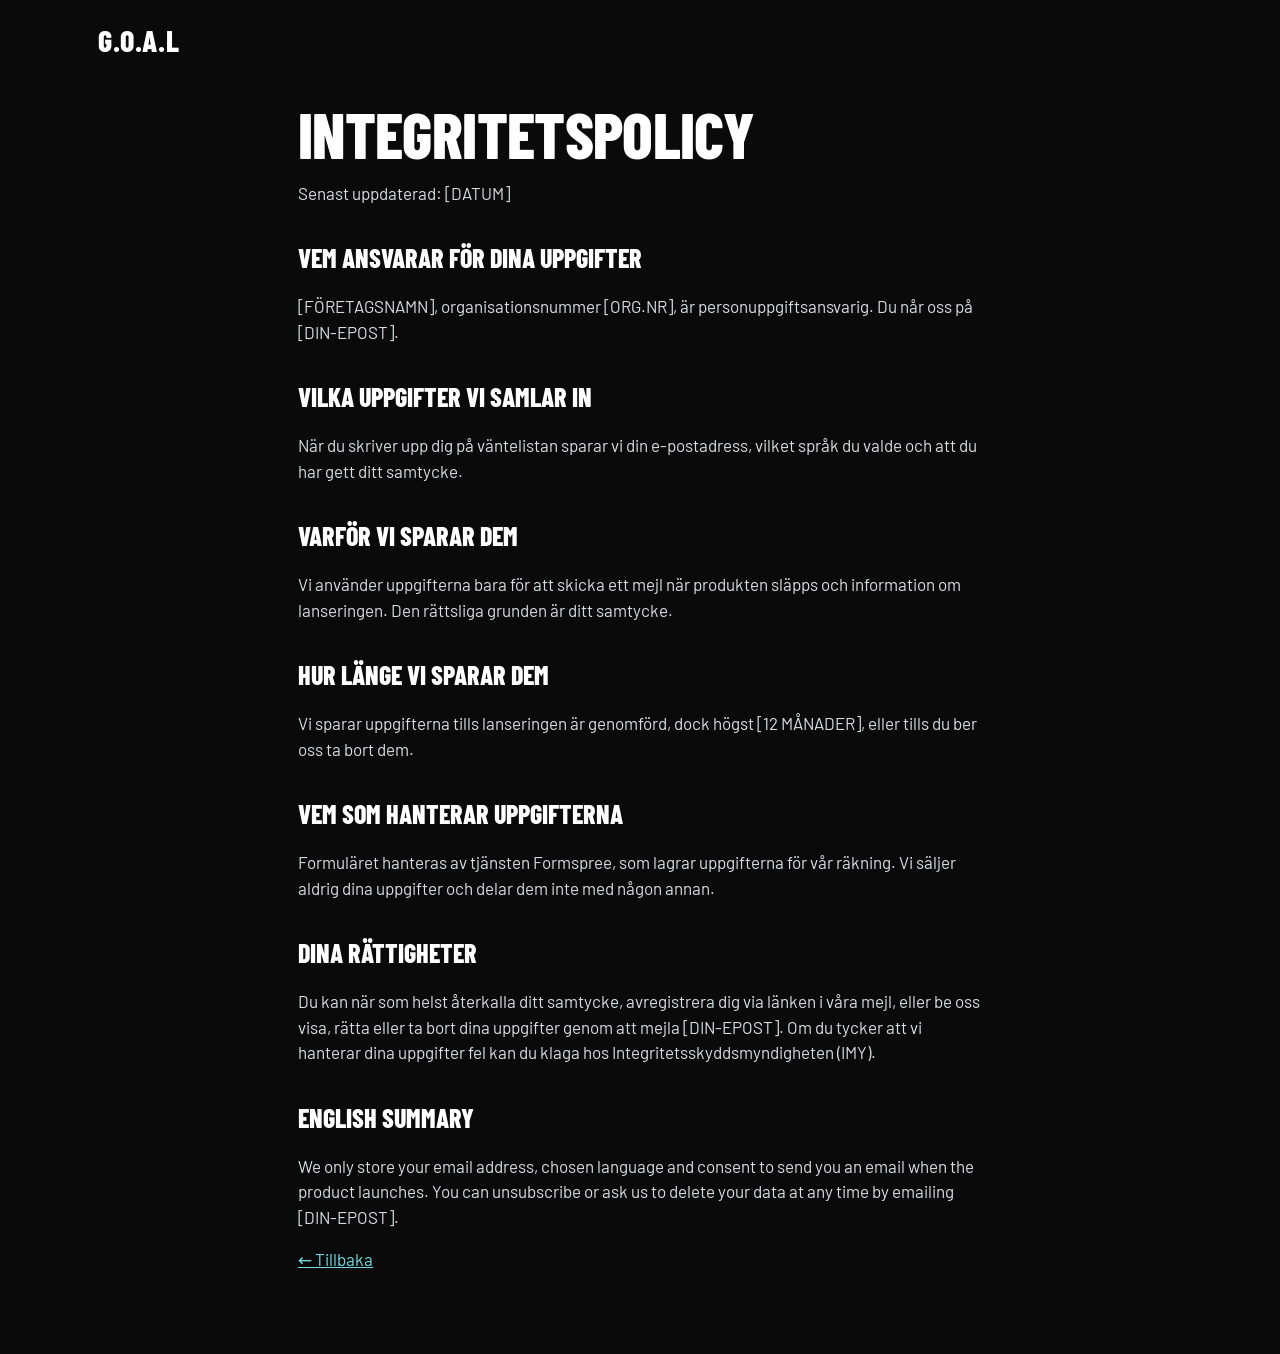
==== integritet.html @ cfe996ed "Lägg till teasersida med väntelista Co-Authored-By: Claude Opus 5.5 <noreply@anthropic.com> Claude-S" ====
<!doctype html>
<html lang="sv">
<head>
  <meta charset="utf-8">
  <meta name="viewport" content="width=device-width, initial-scale=1">
  <title>Integritetspolicy – G.O.A.L</title>
  <meta name="robots" content="noindex">
  <link rel="preconnect" href="https://fonts.googleapis.com">
  <link rel="preconnect" href="https://fonts.gstatic.com" crossorigin>
  <link rel="stylesheet" href="https://fonts.googleapis.com/css2?family=Barlow+Condensed:wght@700;800&family=Barlow:wght@400;500;600&display=swap">
  <link rel="stylesheet" href="style.css">
</head>
<body>
  <header class="top">
    <a class="logo" href="./">G.O.A.L</a>
  </header>
  <main class="page">
    <h1>Integritetspolicy</h1>
    <p>Senast uppdaterad: [DATUM]</p>

    <h2>Vem ansvarar för dina uppgifter</h2>
    <p>[FÖRETAGSNAMN], organisationsnummer [ORG.NR], är personuppgiftsansvarig. Du når oss på [DIN-EPOST].</p>

    <h2>Vilka uppgifter vi samlar in</h2>
    <p>När du skriver upp dig på väntelistan sparar vi din e-postadress, vilket språk du valde och att du har gett ditt samtycke.</p>

    <h2>Varför vi sparar dem</h2>
    <p>Vi använder uppgifterna bara för att skicka ett mejl när produkten släpps och information om lanseringen. Den rättsliga grunden är ditt samtycke.</p>

    <h2>Hur länge vi sparar dem</h2>
    <p>Vi sparar uppgifterna tills lanseringen är genomförd, dock högst [12 MÅNADER], eller tills du ber oss ta bort dem.</p>

    <h2>Vem som hanterar uppgifterna</h2>
    <p>Formuläret hanteras av tjänsten Formspree, som lagrar uppgifterna för vår räkning. Vi säljer aldrig dina uppgifter och delar dem inte med någon annan.</p>

    <h2>Dina rättigheter</h2>
    <p>Du kan när som helst återkalla ditt samtycke, avregistrera dig via länken i våra mejl, eller be oss visa, rätta eller ta bort dina uppgifter genom att mejla [DIN-EPOST]. Om du tycker att vi hanterar dina uppgifter fel kan du klaga hos Integritetsskyddsmyndigheten (IMY).</p>

    <h2>English summary</h2>
    <p>We only store your email address, chosen language and consent to send you an email when the product launches. You can unsubscribe or ask us to delete your data at any time by emailing [DIN-EPOST].</p>

    <p><a href="./">← Tillbaka</a></p>
  </main>
</body>
</html>
---- style.css ----
:root {
  --black: #0A0A0A;
  --surface: #141919;
  --line: #262D2D;
  --white: #FFFFFF;
  --grey: #A3B0B2;
  --turq: #74D9E0;
  --error: #FF8A7A;
  --display: "Barlow Condensed", "Arial Narrow", sans-serif;
  --body: "Barlow", system-ui, -apple-system, "Segoe UI", sans-serif;
  color-scheme: dark;
}

* { box-sizing: border-box; }
html, body { margin: 0; }
body {
  background: var(--black);
  color: var(--white);
  font-family: var(--body);
  font-size: 17px;
  line-height: 1.5;
}
img { max-width: 100%; display: block; }
[hidden] { display: none !important; }
a { color: var(--turq); }
.sr { position: absolute; width: 1px; height: 1px; overflow: hidden; clip: rect(0 0 0 0); white-space: nowrap; }

.top, main, .foot {
  max-width: 1120px;
  margin: 0 auto;
  padding-left: max(18px, env(safe-area-inset-left));
  padding-right: max(18px, env(safe-area-inset-right));
}

/* Header */
.top { display: flex; justify-content: space-between; align-items: center; padding-block: 18px; }
.logo { font-family: var(--display); font-weight: 800; font-size: 30px; letter-spacing: 0.02em; color: var(--white); text-decoration: none; }
.lang { display: flex; border: 1px solid var(--line); border-radius: 99px; overflow: hidden; }
.lang button { background: none; border: 0; color: var(--grey); font: 600 14px/1 var(--body); padding: 12px 14px; cursor: pointer; min-width: 48px; }
.lang button[aria-pressed="true"] { background: var(--turq); color: var(--black); }

/* Hero */
.hero { display: grid; gap: 32px; padding-block: 24px 48px; align-items: center; }
@media (min-width: 860px) { .hero { grid-template-columns: 1.1fr 0.9fr; gap: 56px; padding-block: 48px 72px; } }
.hero-text { display: grid; gap: 20px; min-width: 0; }
.eyebrow { margin: 0; color: var(--turq); font-weight: 600; text-transform: uppercase; letter-spacing: 0.14em; font-size: 14px; }
h1 { margin: 0; font-family: var(--display); font-weight: 800; text-transform: uppercase; font-size: clamp(46px, 11vw, 92px); line-height: 0.92; letter-spacing: -0.01em; text-wrap: balance; }
.lead { margin: 0; color: var(--grey); font-size: 19px; max-width: 34ch; }

.countdown { display: flex; gap: 10px; }
.countdown div { background: var(--surface); border: 1px solid var(--line); border-radius: 12px; padding: 10px 14px; min-width: 76px; text-align: center; }
.countdown span { display: block; font-family: var(--display); font-weight: 800; font-size: 34px; line-height: 1; font-variant-numeric: tabular-nums; }
.countdown small { color: var(--grey); font-size: 13px; text-transform: uppercase; letter-spacing: 0.08em; }

.signup { display: grid; gap: 12px; max-width: 520px; }
.signup-row { display: flex; flex-wrap: wrap; gap: 10px; }
.signup input[type="email"] {
  flex: 1 1 220px; min-width: 0; min-height: 52px; padding: 0 16px;
  background: var(--surface); color: var(--white); border: 1px solid var(--line); border-radius: 10px;
  font: 500 17px var(--body);
}
.signup input[type="email"]::placeholder { color: #6E7A7C; }
.signup button {
  flex: 0 0 auto; min-height: 52px; padding: 0 22px; border: 0; border-radius: 10px;
  background: var(--turq); color: var(--black); font: 700 17px var(--body); cursor: pointer;
}
.signup button:disabled { opacity: 0.6; cursor: wait; }
.consent { display: flex; gap: 10px; align-items: flex-start; font-size: 14px; color: var(--grey); }
.consent input { width: 20px; height: 20px; margin: 2px 0 0; accent-color: var(--turq); flex: none; }
.msg { margin: 0; min-height: 1.5em; font-weight: 600; }
.msg.ok { color: var(--turq); }
.msg.err { color: var(--error); }

.hero-img { margin: 0; position: relative; aspect-ratio: 4 / 5; max-width: 100%; border-radius: 16px; overflow: hidden; background: var(--surface); border: 1px solid var(--line); }
.hero-img img { width: 100%; height: 100%; object-fit: cover; position: relative; z-index: 1; }
.hero-fallback { position: absolute; inset: 0; display: grid; place-items: center; font-family: var(--display); font-weight: 800; font-size: clamp(64px, 16vw, 140px); color: var(--turq); letter-spacing: 0.04em; }

/* Facts */
.facts { display: grid; gap: 12px; padding-block: 8px 48px; }
@media (min-width: 700px) { .facts { grid-template-columns: repeat(3, 1fr); } }
.fact { border-top: 2px solid var(--turq); padding-top: 14px; display: grid; gap: 6px; }
.fact strong { font-family: var(--display); font-weight: 800; font-size: 42px; line-height: 1; }
.fact p { margin: 0; color: var(--grey); }

/* Follow */
.follow { padding-block: 24px 56px; display: grid; gap: 12px; }
.follow h2 { margin: 0; font-family: var(--display); font-weight: 800; text-transform: uppercase; font-size: 40px; line-height: 1; }
.follow p { margin: 0; color: var(--grey); }
.social { display: flex; flex-wrap: wrap; gap: 10px; }
.social a { min-height: 48px; display: inline-flex; align-items: center; padding: 0 20px; border: 1px solid var(--line); border-radius: 99px; color: var(--white); text-decoration: none; font-weight: 600; }
.social a:hover { border-color: var(--turq); }

/* Footer */
.foot { border-top: 1px solid var(--line); padding-block: 24px 40px; color: var(--grey); font-size: 14px; display: grid; gap: 6px; }
.foot p { margin: 0; }

/* Privacy page */
.page { max-width: 720px; margin: 0 auto; padding: 24px max(18px, env(safe-area-inset-right)) 64px max(18px, env(safe-area-inset-left)); }
.page h1 { font-size: clamp(40px, 9vw, 64px); margin-bottom: 16px; }
.page h2 { font-family: var(--display); font-weight: 800; text-transform: uppercase; font-size: 26px; margin: 32px 0 8px; }
.page p, .page li { color: #D5DEDF; }

button:focus-visible, a:focus-visible, input:focus-visible { outline: 3px solid var(--turq); outline-offset: 2px; }
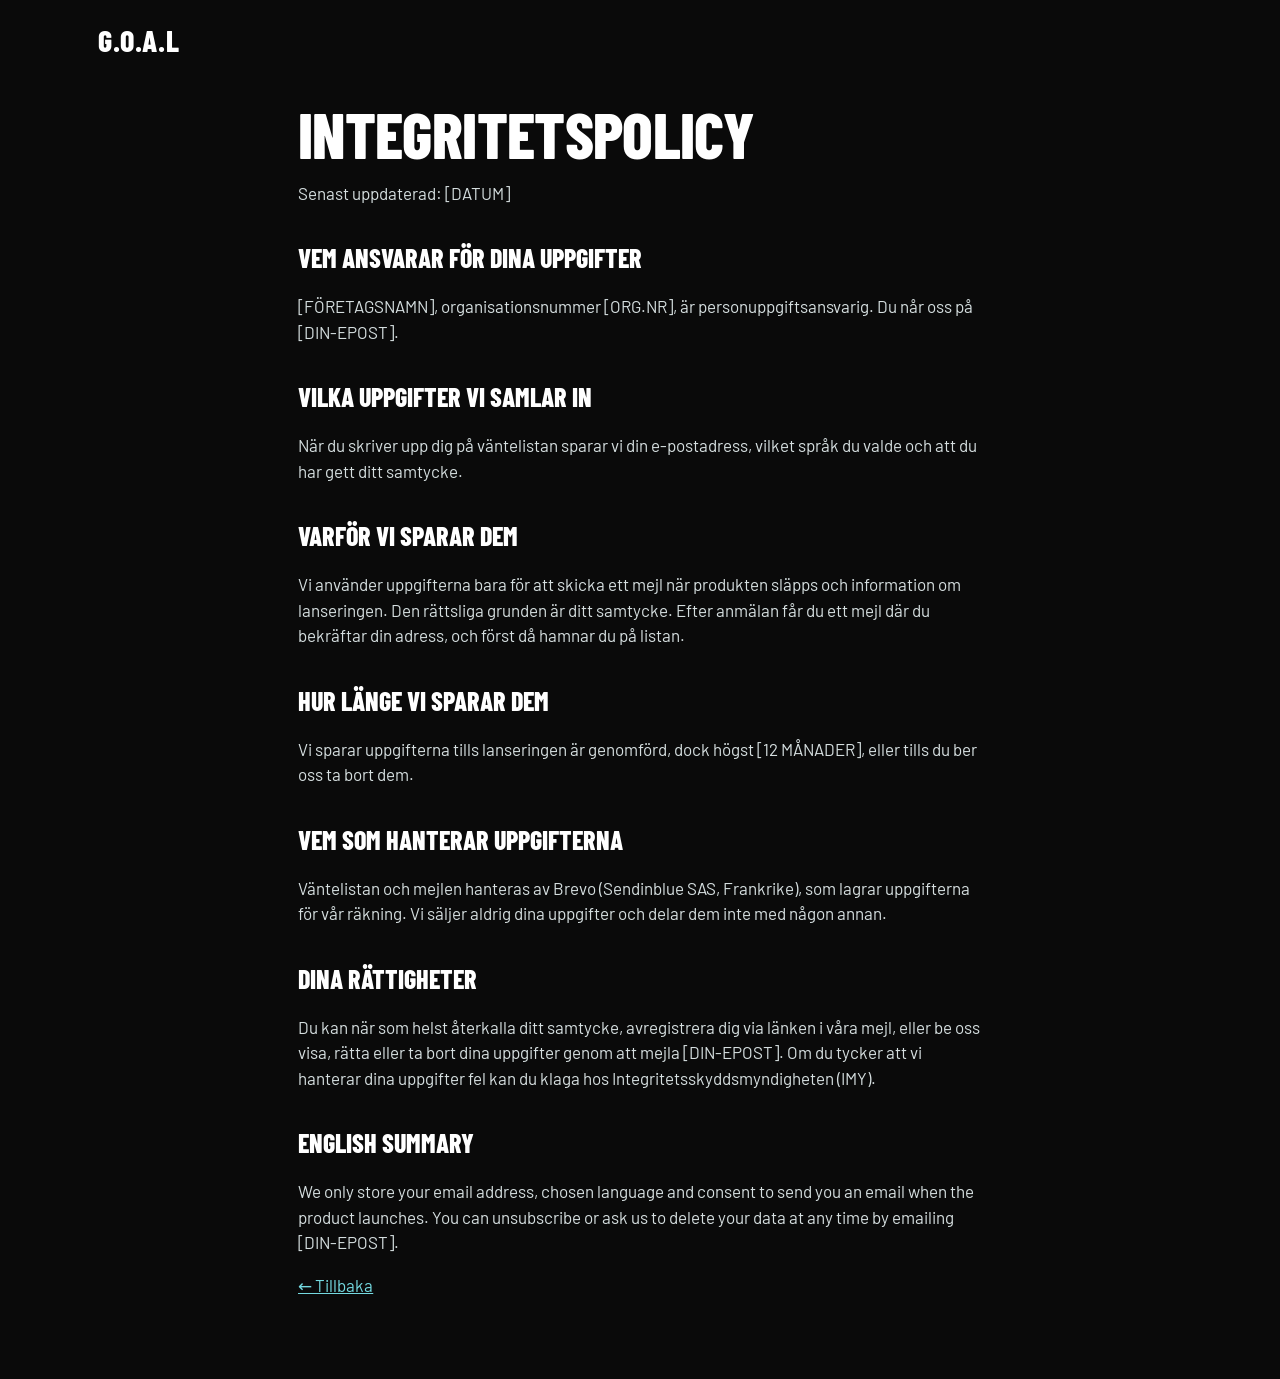
==== commit 5f49a2a7: "Koppla väntelistan till Brevo Co-Authored-By: Claude Opus 5.5 <noreply@anthropic.com> Claude-Session" ====
--- a/integritet.html
+++ b/integritet.html
@@ -25,13 +25,13 @@
     <p>När du skriver upp dig på väntelistan sparar vi din e-postadress, vilket språk du valde och att du har gett ditt samtycke.</p>
 
     <h2>Varför vi sparar dem</h2>
-    <p>Vi använder uppgifterna bara för att skicka ett mejl när produkten släpps och information om lanseringen. Den rättsliga grunden är ditt samtycke.</p>
+    <p>Vi använder uppgifterna bara för att skicka ett mejl när produkten släpps och information om lanseringen. Den rättsliga grunden är ditt samtycke. Efter anmälan får du ett mejl där du bekräftar din adress, och först då hamnar du på listan.</p>
 
     <h2>Hur länge vi sparar dem</h2>
     <p>Vi sparar uppgifterna tills lanseringen är genomförd, dock högst [12 MÅNADER], eller tills du ber oss ta bort dem.</p>
 
     <h2>Vem som hanterar uppgifterna</h2>
-    <p>Formuläret hanteras av tjänsten Formspree, som lagrar uppgifterna för vår räkning. Vi säljer aldrig dina uppgifter och delar dem inte med någon annan.</p>
+    <p>Väntelistan och mejlen hanteras av Brevo (Sendinblue SAS, Frankrike), som lagrar uppgifterna för vår räkning. Vi säljer aldrig dina uppgifter och delar dem inte med någon annan.</p>
 
     <h2>Dina rättigheter</h2>
     <p>Du kan när som helst återkalla ditt samtycke, avregistrera dig via länken i våra mejl, eller be oss visa, rätta eller ta bort dina uppgifter genom att mejla [DIN-EPOST]. Om du tycker att vi hanterar dina uppgifter fel kan du klaga hos Integritetsskyddsmyndigheten (IMY).</p>
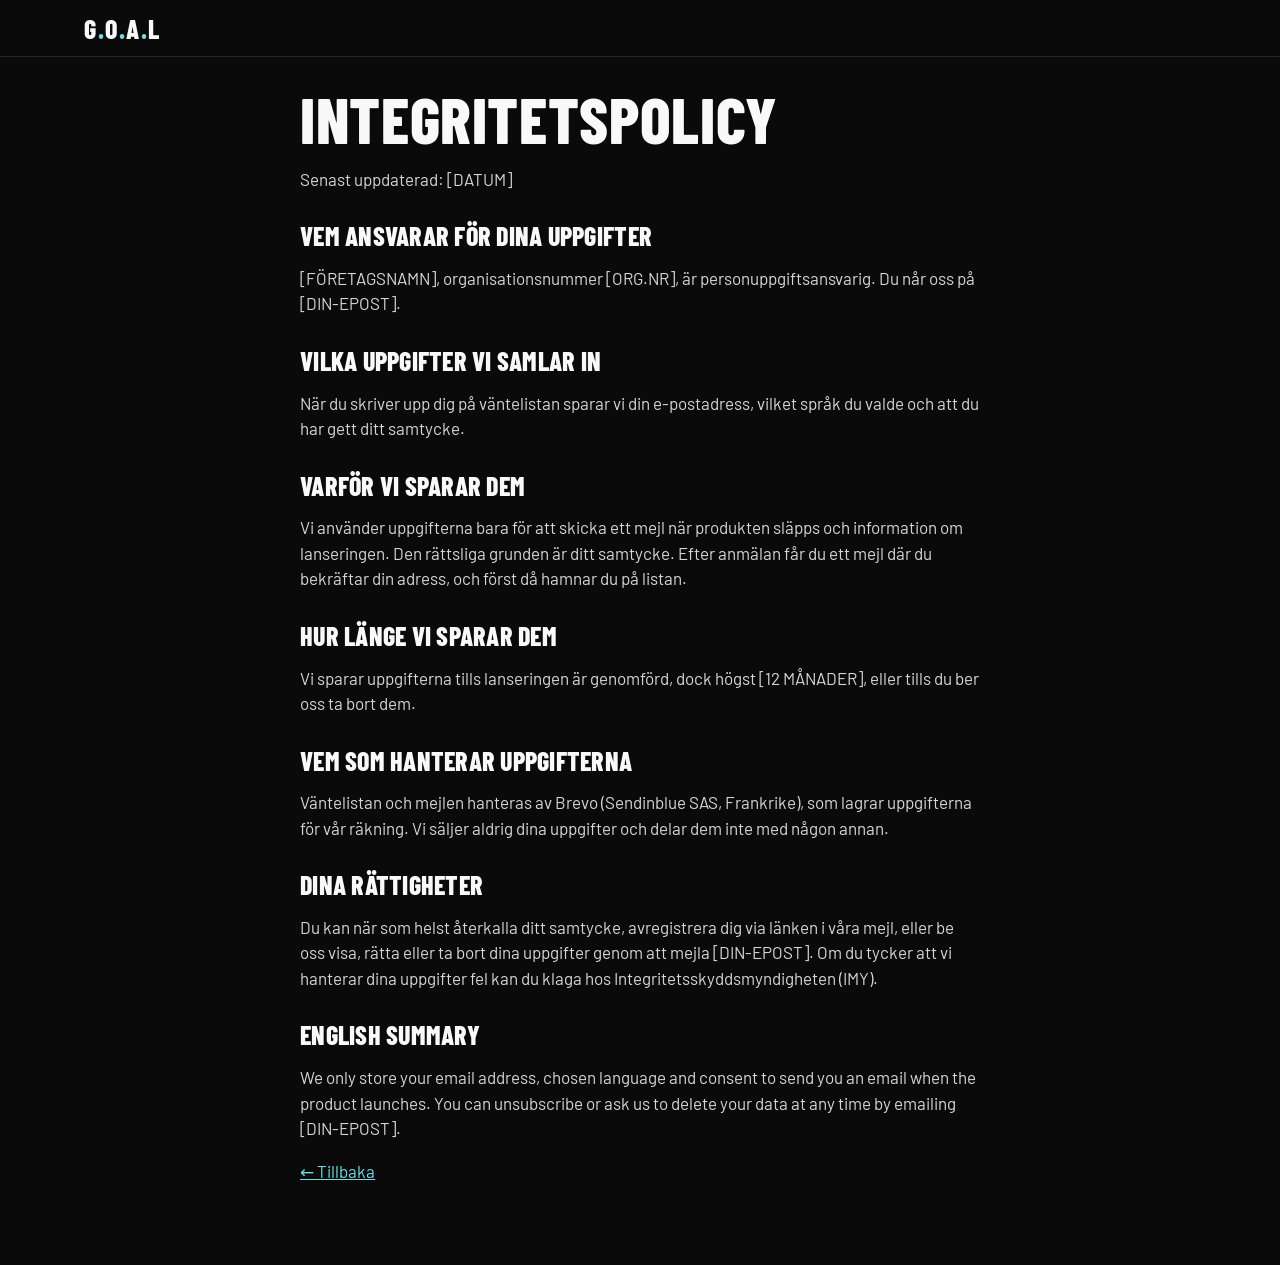
==== commit a5204af9: "Ny design från Lovable: helskärmshero, nedräkning med sekunder, ny logga" ====
--- a/integritet.html
+++ b/integritet.html
@@ -12,7 +12,9 @@
 </head>
 <body>
   <header class="top">
-    <a class="logo" href="./">G.O.A.L</a>
+    <div class="wrap top-row">
+      <a class="logo" href="./" aria-label="G.O.A.L startsida">G<i>.</i>O<i>.</i>A<i>.</i>L</a>
+    </div>
   </header>
   <main class="page">
     <h1>Integritetspolicy</h1>
--- a/style.css
+++ b/style.css
@@ -1,11 +1,13 @@
 :root {
   --black: #0A0A0A;
-  --surface: #141919;
-  --line: #262D2D;
-  --white: #FFFFFF;
-  --grey: #A3B0B2;
+  --surface: #1B1B1B;
+  --line: rgba(255, 255, 255, 0.12);
+  --input-line: rgba(255, 255, 255, 0.18);
+  --white: #F9F9F9;
+  --grey: #A6A6A6;
   --turq: #74D9E0;
-  --error: #FF8A7A;
+  --error: #FF6B5A;
+  --radius: 4px;
   --display: "Barlow Condensed", "Arial Narrow", sans-serif;
   --body: "Barlow", system-ui, -apple-system, "Segoe UI", sans-serif;
   color-scheme: dark;
@@ -19,85 +21,122 @@
   font-family: var(--body);
   font-size: 17px;
   line-height: 1.5;
+  -webkit-font-smoothing: antialiased;
 }
 img { max-width: 100%; display: block; }
 [hidden] { display: none !important; }
 a { color: var(--turq); }
 .sr { position: absolute; width: 1px; height: 1px; overflow: hidden; clip: rect(0 0 0 0); white-space: nowrap; }
 
-.top, main, .foot {
-  max-width: 1120px;
-  margin: 0 auto;
-  padding-left: max(18px, env(safe-area-inset-left));
-  padding-right: max(18px, env(safe-area-inset-right));
+h1, h2 { font-family: var(--display); font-weight: 800; text-transform: uppercase; letter-spacing: 0.01em; line-height: 0.95; margin: 0; }
+
+.wrap {
+  width: 100%;
+  max-width: 1152px;
+  margin-inline: auto;
+  padding-left: max(20px, env(safe-area-inset-left));
+  padding-right: max(20px, env(safe-area-inset-right));
+}
+.narrow { max-width: 560px; }
+
+.eyebrow {
+  margin: 0 0 12px;
+  font-family: var(--display);
+  font-weight: 700;
+  font-size: 13px;
+  text-transform: uppercase;
+  letter-spacing: 0.18em;
+  color: var(--turq);
 }
 
 /* Header */
-.top { display: flex; justify-content: space-between; align-items: center; padding-block: 18px; }
-.logo { font-family: var(--display); font-weight: 800; font-size: 30px; letter-spacing: 0.02em; color: var(--white); text-decoration: none; }
-.lang { display: flex; border: 1px solid var(--line); border-radius: 99px; overflow: hidden; }
-.lang button { background: none; border: 0; color: var(--grey); font: 600 14px/1 var(--body); padding: 12px 14px; cursor: pointer; min-width: 48px; }
+.top {
+  position: sticky; top: 0; z-index: 40;
+  background: rgba(10, 10, 10, 0.9);
+  backdrop-filter: blur(8px);
+  -webkit-backdrop-filter: blur(8px);
+  border-bottom: 1px solid var(--line);
+}
+.top-row { display: flex; justify-content: space-between; align-items: center; height: 56px; }
+.logo { font-family: var(--display); font-weight: 800; font-size: 26px; letter-spacing: 0.06em; color: var(--white); text-decoration: none; }
+.logo i { font-style: normal; color: var(--turq); }
+.lang { display: flex; border: 1px solid var(--line); border-radius: var(--radius); overflow: hidden; }
+.lang button {
+  background: none; border: 0; color: var(--grey); cursor: pointer;
+  font: 700 14px/1 var(--display); text-transform: uppercase;
+  min-width: 44px; min-height: 36px; padding: 0 10px;
+}
 .lang button[aria-pressed="true"] { background: var(--turq); color: var(--black); }
 
 /* Hero */
-.hero { display: grid; gap: 32px; padding-block: 24px 48px; align-items: center; }
-@media (min-width: 860px) { .hero { grid-template-columns: 1.1fr 0.9fr; gap: 56px; padding-block: 48px 72px; } }
-.hero-text { display: grid; gap: 20px; min-width: 0; }
-.eyebrow { margin: 0; color: var(--turq); font-weight: 600; text-transform: uppercase; letter-spacing: 0.14em; font-size: 14px; }
-h1 { margin: 0; font-family: var(--display); font-weight: 800; text-transform: uppercase; font-size: clamp(46px, 11vw, 92px); line-height: 0.92; letter-spacing: -0.01em; text-wrap: balance; }
-.lead { margin: 0; color: var(--grey); font-size: 19px; max-width: 34ch; }
+.hero { position: relative; overflow: hidden; background: radial-gradient(120% 80% at 80% 10%, #10282A 0%, var(--black) 60%); }
+.hero-bg { position: absolute; inset: 0; width: 100%; height: 100%; object-fit: cover; opacity: 0.5; }
+.hero-shade { position: absolute; inset: 0; background: linear-gradient(to top, var(--black) 0%, rgba(10, 10, 10, 0.7) 45%, rgba(10, 10, 10, 0) 100%); }
+.hero-text { position: relative; min-height: 78svh; display: flex; flex-direction: column; justify-content: flex-end; padding-top: 96px; padding-bottom: 40px; }
+h1 { font-size: clamp(56px, 13vw, 96px); text-wrap: balance; }
+h1 .accent { color: var(--turq); }
+.lead { margin: 20px 0 0; color: var(--grey); font-size: 18px; max-width: 28rem; }
 
-.countdown { display: flex; gap: 10px; }
-.countdown div { background: var(--surface); border: 1px solid var(--line); border-radius: 12px; padding: 10px 14px; min-width: 76px; text-align: center; }
-.countdown span { display: block; font-family: var(--display); font-weight: 800; font-size: 34px; line-height: 1; font-variant-numeric: tabular-nums; }
-.countdown small { color: var(--grey); font-size: 13px; text-transform: uppercase; letter-spacing: 0.08em; }
+/* Waitlist form */
+.signup { display: grid; gap: 12px; max-width: 32rem; margin-top: 24px; }
+.signup-row { display: flex; flex-wrap: wrap; gap: 8px; }
+.signup input[type="email"] {
+  flex: 1 1 220px; min-width: 0; height: 48px; padding: 0 16px;
+  background: var(--surface); color: var(--white);
+  border: 1px solid var(--input-line); border-radius: var(--radius);
+  font: 500 16px var(--body); outline: none;
+}
+.signup input[type="email"]:focus { border-color: var(--turq); }
+.signup input[type="email"]::placeholder { color: #7A7A7A; }
+.signup button {
+  flex: 1 0 auto; height: 48px; padding: 0 24px; border: 0; border-radius: var(--radius);
+  background: var(--turq); color: var(--black); cursor: pointer;
+  font: 700 18px var(--display); text-transform: uppercase; letter-spacing: 0.03em;
+}
+@media (min-width: 560px) { .signup button { flex-grow: 0; } }
+.signup button:disabled { opacity: 0.6; cursor: wait; }
+.consent { display: flex; gap: 8px; align-items: flex-start; font-size: 14px; color: var(--grey); }
+.consent input { width: 18px; height: 18px; margin: 2px 0 0; accent-color: var(--turq); flex: none; }
+.msg { margin: 0; min-height: 1.5em; font-weight: 600; font-size: 15px; }
+.msg.ok { color: var(--turq); border: 1px solid var(--turq); border-radius: var(--radius); padding: 14px 16px; }
+.msg.err { color: var(--error); }
+.msg:empty { display: none; }
 
-.signup { display: grid; gap: 12px; max-width: 520px; }
-.signup-row { display: flex; flex-wrap: wrap; gap: 10px; }
-.signup input[type="email"] {
-  flex: 1 1 220px; min-width: 0; min-height: 52px; padding: 0 16px;
-  background: var(--surface); color: var(--white); border: 1px solid var(--line); border-radius: 10px;
-  font: 500 17px var(--body);
-}
-.signup input[type="email"]::placeholder { color: #6E7A7C; }
-.signup button {
-  flex: 0 0 auto; min-height: 52px; padding: 0 22px; border: 0; border-radius: 10px;
-  background: var(--turq); color: var(--black); font: 700 17px var(--body); cursor: pointer;
-}
-.signup button:disabled { opacity: 0.6; cursor: wait; }
-.consent { display: flex; gap: 10px; align-items: flex-start; font-size: 14px; color: var(--grey); }
-.consent input { width: 20px; height: 20px; margin: 2px 0 0; accent-color: var(--turq); flex: none; }
-.msg { margin: 0; min-height: 1.5em; font-weight: 600; }
-.msg.ok { color: var(--turq); }
-.msg.err { color: var(--error); }
-
-.hero-img { margin: 0; position: relative; aspect-ratio: 4 / 5; max-width: 100%; border-radius: 16px; overflow: hidden; background: var(--surface); border: 1px solid var(--line); }
-.hero-img img { width: 100%; height: 100%; object-fit: cover; position: relative; z-index: 1; }
-.hero-fallback { position: absolute; inset: 0; display: grid; place-items: center; font-family: var(--display); font-weight: 800; font-size: clamp(64px, 16vw, 140px); color: var(--turq); letter-spacing: 0.04em; }
+/* Countdown */
+#countdownSection { padding-top: 48px; }
+.countdown { display: grid; grid-template-columns: repeat(4, 1fr); gap: 8px; }
+.countdown div { background: var(--surface); border: 1px solid var(--line); border-radius: var(--radius); padding: 12px 0; text-align: center; }
+.countdown span { display: block; font-family: var(--display); font-weight: 800; font-size: 36px; line-height: 1.1; font-variant-numeric: tabular-nums; }
+.countdown small { color: var(--grey); font-size: 11px; text-transform: uppercase; letter-spacing: 0.14em; }
 
 /* Facts */
-.facts { display: grid; gap: 12px; padding-block: 8px 48px; }
+.facts { display: grid; gap: 20px; padding-top: 56px; padding-bottom: 8px; }
 @media (min-width: 700px) { .facts { grid-template-columns: repeat(3, 1fr); } }
 .fact { border-top: 2px solid var(--turq); padding-top: 14px; display: grid; gap: 6px; }
 .fact strong { font-family: var(--display); font-weight: 800; font-size: 42px; line-height: 1; }
 .fact p { margin: 0; color: var(--grey); }
 
 /* Follow */
-.follow { padding-block: 24px 56px; display: grid; gap: 12px; }
-.follow h2 { margin: 0; font-family: var(--display); font-weight: 800; text-transform: uppercase; font-size: 40px; line-height: 1; }
+.follow { padding-top: 56px; padding-bottom: 64px; display: grid; gap: 12px; }
+.follow h2 { font-size: 40px; }
 .follow p { margin: 0; color: var(--grey); }
-.social { display: flex; flex-wrap: wrap; gap: 10px; }
-.social a { min-height: 48px; display: inline-flex; align-items: center; padding: 0 20px; border: 1px solid var(--line); border-radius: 99px; color: var(--white); text-decoration: none; font-weight: 600; }
+.social { display: flex; gap: 12px; margin-top: 4px; }
+.social a {
+  flex: 1; min-height: 48px; display: flex; align-items: center; justify-content: center;
+  border: 1px solid var(--line); border-radius: var(--radius); color: var(--white); text-decoration: none;
+  font: 700 17px var(--display); text-transform: uppercase; letter-spacing: 0.04em;
+}
 .social a:hover { border-color: var(--turq); }
 
 /* Footer */
-.foot { border-top: 1px solid var(--line); padding-block: 24px 40px; color: var(--grey); font-size: 14px; display: grid; gap: 6px; }
+.foot { border-top: 1px solid var(--line); padding-block: 24px 40px; color: var(--grey); font-size: 14px; }
+.foot .wrap { display: grid; gap: 6px; }
 .foot p { margin: 0; }
 
 /* Privacy page */
-.page { max-width: 720px; margin: 0 auto; padding: 24px max(18px, env(safe-area-inset-right)) 64px max(18px, env(safe-area-inset-left)); }
+.page { max-width: 720px; margin: 0 auto; padding: 32px max(20px, env(safe-area-inset-right)) 64px max(20px, env(safe-area-inset-left)); }
 .page h1 { font-size: clamp(40px, 9vw, 64px); margin-bottom: 16px; }
-.page h2 { font-family: var(--display); font-weight: 800; text-transform: uppercase; font-size: 26px; margin: 32px 0 8px; }
-.page p, .page li { color: #D5DEDF; }
+.page h2 { font-size: 26px; margin: 32px 0 8px; }
+.page p, .page li { color: #D5D5D5; }
 
 button:focus-visible, a:focus-visible, input:focus-visible { outline: 3px solid var(--turq); outline-offset: 2px; }
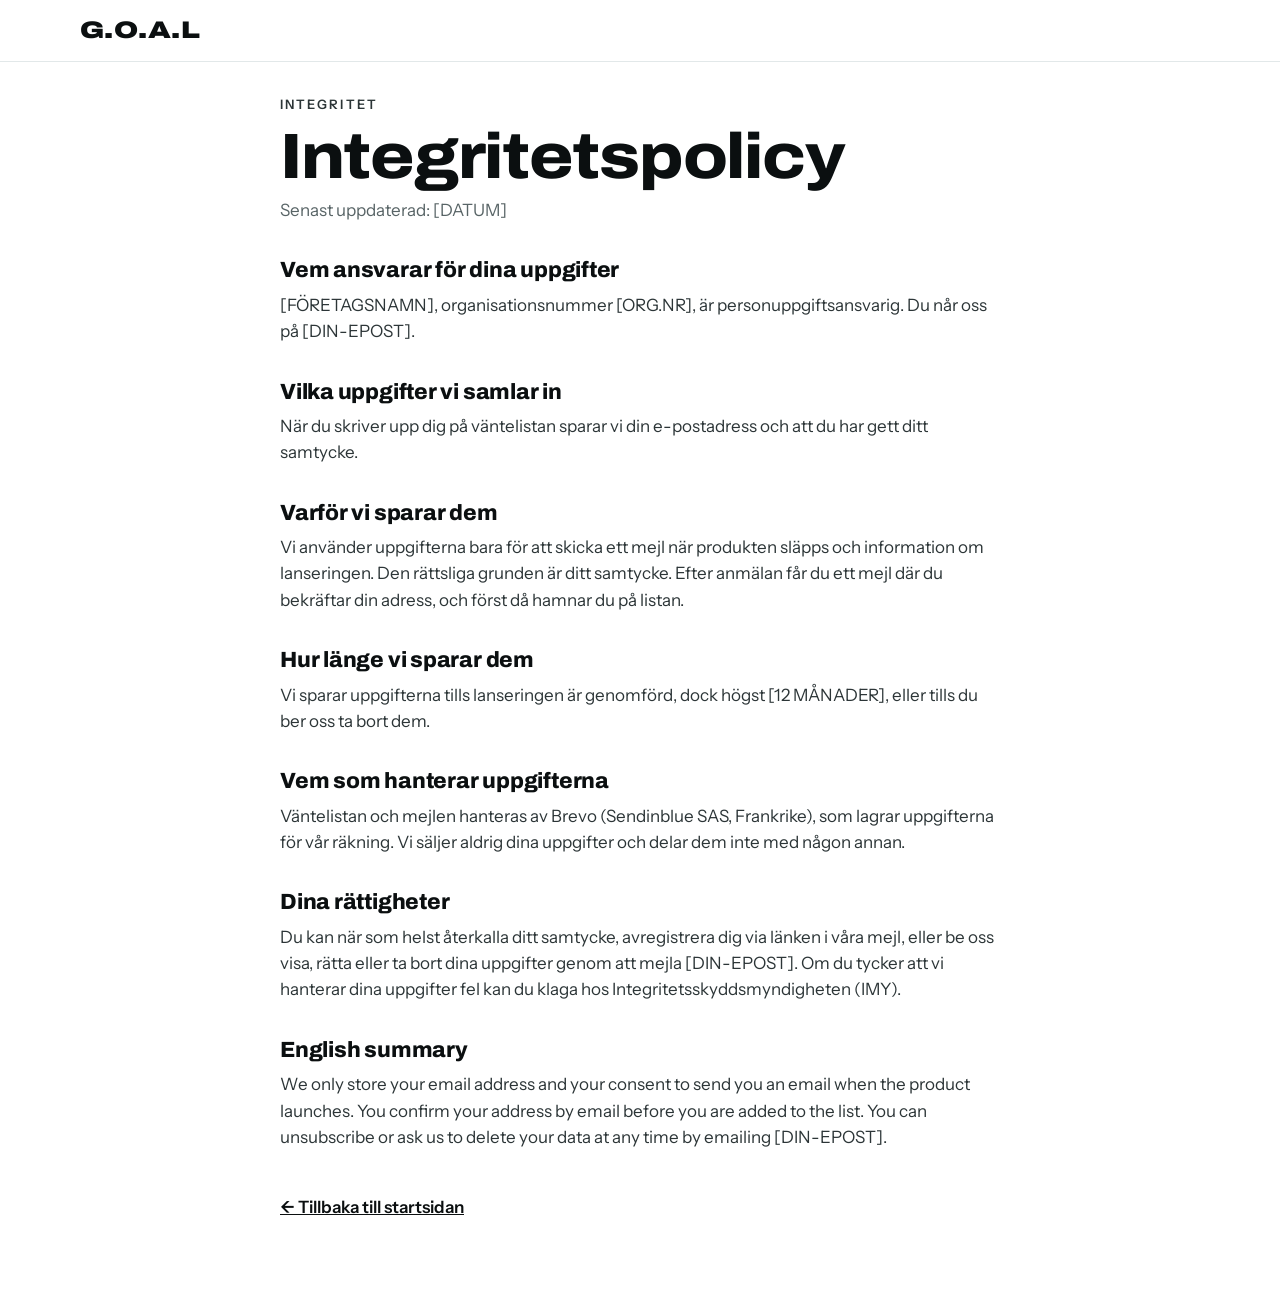
==== commit 14892fec: "Ny ljus design med grundare- och TikTok-sektion Behåller nedräkningen till 1 december och påminnelse" ====
--- a/integritet.html
+++ b/integritet.html
@@ -2,29 +2,31 @@
 <html lang="sv">
 <head>
   <meta charset="utf-8">
-  <meta name="viewport" content="width=device-width, initial-scale=1">
+  <meta name="viewport" content="width=device-width, initial-scale=1, viewport-fit=cover">
   <title>Integritetspolicy – G.O.A.L</title>
   <meta name="robots" content="noindex">
+  <meta name="theme-color" content="#FFFFFF">
   <link rel="preconnect" href="https://fonts.googleapis.com">
   <link rel="preconnect" href="https://fonts.gstatic.com" crossorigin>
-  <link rel="stylesheet" href="https://fonts.googleapis.com/css2?family=Barlow+Condensed:wght@700;800&family=Barlow:wght@400;500;600&display=swap">
+  <link rel="stylesheet" href="https://fonts.googleapis.com/css2?family=Archivo:wdth,wght@62..125,500..900&family=Instrument+Sans:wght@400;500;600&display=swap">
   <link rel="stylesheet" href="style.css">
 </head>
 <body>
-  <header class="top">
-    <div class="wrap top-row">
-      <a class="logo" href="./" aria-label="G.O.A.L startsida">G<i>.</i>O<i>.</i>A<i>.</i>L</a>
+  <header class="nav scrolled">
+    <div class="nav-inner">
+      <a class="logo" href="./">G.O.A.L</a>
     </div>
   </header>
   <main class="page">
+    <p class="kicker">Integritet</p>
     <h1>Integritetspolicy</h1>
-    <p>Senast uppdaterad: [DATUM]</p>
+    <p class="updated">Senast uppdaterad: [DATUM]</p>
 
     <h2>Vem ansvarar för dina uppgifter</h2>
     <p>[FÖRETAGSNAMN], organisationsnummer [ORG.NR], är personuppgiftsansvarig. Du når oss på [DIN-EPOST].</p>
 
     <h2>Vilka uppgifter vi samlar in</h2>
-    <p>När du skriver upp dig på väntelistan sparar vi din e-postadress, vilket språk du valde och att du har gett ditt samtycke.</p>
+    <p>När du skriver upp dig på väntelistan sparar vi din e-postadress och att du har gett ditt samtycke.</p>
 
     <h2>Varför vi sparar dem</h2>
     <p>Vi använder uppgifterna bara för att skicka ett mejl när produkten släpps och information om lanseringen. Den rättsliga grunden är ditt samtycke. Efter anmälan får du ett mejl där du bekräftar din adress, och först då hamnar du på listan.</p>
@@ -39,9 +41,9 @@
     <p>Du kan när som helst återkalla ditt samtycke, avregistrera dig via länken i våra mejl, eller be oss visa, rätta eller ta bort dina uppgifter genom att mejla [DIN-EPOST]. Om du tycker att vi hanterar dina uppgifter fel kan du klaga hos Integritetsskyddsmyndigheten (IMY).</p>
 
     <h2>English summary</h2>
-    <p>We only store your email address, chosen language and consent to send you an email when the product launches. You can unsubscribe or ask us to delete your data at any time by emailing [DIN-EPOST].</p>
+    <p>We only store your email address and your consent to send you an email when the product launches. You confirm your address by email before you are added to the list. You can unsubscribe or ask us to delete your data at any time by emailing [DIN-EPOST].</p>
 
-    <p><a href="./">← Tillbaka</a></p>
+    <a class="back" href="./">← Tillbaka till startsidan</a>
   </main>
 </body>
 </html>
--- a/style.css
+++ b/style.css
@@ -1,142 +1,187 @@
+/* G.O.A.L – ljus, ren och sportig. Typografi och grafik, inga foton. */
 :root {
-  --black: #0A0A0A;
-  --surface: #1B1B1B;
-  --line: rgba(255, 255, 255, 0.12);
-  --input-line: rgba(255, 255, 255, 0.18);
-  --white: #F9F9F9;
-  --grey: #A6A6A6;
+  --bg: #FFFFFF;
+  --bg-soft: #F4F7F7;
+  --ink: #0B0F10;
+  --muted: #586466;
+  --line: #E2E8E9;
   --turq: #74D9E0;
-  --error: #FF6B5A;
-  --radius: 4px;
-  --display: "Barlow Condensed", "Arial Narrow", sans-serif;
-  --body: "Barlow", system-ui, -apple-system, "Segoe UI", sans-serif;
-  color-scheme: dark;
+  --turq-soft: #E3F7F8;
+  --turq-ink: #0A7A83;
+  --error: #B42318;
+  --display: "Archivo", "Arial Black", "Helvetica Neue", sans-serif;
+  --body: "Instrument Sans", system-ui, -apple-system, "Segoe UI", sans-serif;
+  --radius: 18px;
+  color-scheme: light;
 }
 
-* { box-sizing: border-box; }
-html, body { margin: 0; }
-body {
-  background: var(--black);
-  color: var(--white);
-  font-family: var(--body);
-  font-size: 17px;
-  line-height: 1.5;
-  -webkit-font-smoothing: antialiased;
-}
-img { max-width: 100%; display: block; }
+*, *::before, *::after { box-sizing: border-box; }
+html { scroll-behavior: smooth; scroll-padding-top: 84px; }
+body { margin: 0; background: var(--bg); color: var(--ink); font-family: var(--body); font-size: 17px; line-height: 1.55; -webkit-font-smoothing: antialiased; }
+img, svg { max-width: 100%; display: block; }
+a { color: inherit; }
 [hidden] { display: none !important; }
-a { color: var(--turq); }
 .sr { position: absolute; width: 1px; height: 1px; overflow: hidden; clip: rect(0 0 0 0); white-space: nowrap; }
+.skip { position: absolute; left: 12px; top: -60px; background: var(--ink); color: #fff; padding: 10px 14px; border-radius: 8px; z-index: 100; }
+.skip:focus { top: 12px; }
 
-h1, h2 { font-family: var(--display); font-weight: 800; text-transform: uppercase; letter-spacing: 0.01em; line-height: 0.95; margin: 0; }
+.wrap { max-width: 1160px; margin: 0 auto; padding-left: max(20px, env(safe-area-inset-left)); padding-right: max(20px, env(safe-area-inset-right)); }
 
-.wrap {
-  width: 100%;
-  max-width: 1152px;
-  margin-inline: auto;
-  padding-left: max(20px, env(safe-area-inset-left));
-  padding-right: max(20px, env(safe-area-inset-right));
-}
-.narrow { max-width: 560px; }
+h1, h2 { font-family: var(--display); font-stretch: 112%; font-weight: 800; letter-spacing: -0.02em; margin: 0; text-wrap: balance; }
+h2 { font-size: clamp(30px, 4.6vw, 52px); line-height: 1.02; }
+.kicker { margin: 0 0 14px; font-size: 13px; font-weight: 600; letter-spacing: 0.16em; text-transform: uppercase; color: var(--turq-ink); }
+.kicker-light { color: var(--turq); }
 
-.eyebrow {
-  margin: 0 0 12px;
-  font-family: var(--display);
-  font-weight: 700;
-  font-size: 13px;
-  text-transform: uppercase;
-  letter-spacing: 0.18em;
-  color: var(--turq);
-}
+/* Buttons */
+.btn { display: inline-flex; align-items: center; justify-content: center; gap: 8px; min-height: 54px; padding: 0 26px; border-radius: 999px; border: 0; background: var(--ink); color: #fff; font: 600 16px/1 var(--body); text-decoration: none; cursor: pointer; transition: transform .15s ease, background .15s ease; white-space: nowrap; }
+.btn:hover { transform: translateY(-1px); background: #1d2527; }
+.btn:disabled { opacity: .6; cursor: wait; transform: none; }
+.btn-small { min-height: 42px; padding: 0 18px; font-size: 14px; }
+.btn-light { background: #fff; color: var(--ink); }
+.btn-light:hover { background: var(--turq); }
+.btn-ghost { background: transparent; color: #fff; box-shadow: inset 0 0 0 1.5px rgba(255,255,255,.35); }
+.btn-ghost:hover { background: rgba(255,255,255,.08); }
 
-/* Header */
-.top {
-  position: sticky; top: 0; z-index: 40;
-  background: rgba(10, 10, 10, 0.9);
-  backdrop-filter: blur(8px);
-  -webkit-backdrop-filter: blur(8px);
-  border-bottom: 1px solid var(--line);
-}
-.top-row { display: flex; justify-content: space-between; align-items: center; height: 56px; }
-.logo { font-family: var(--display); font-weight: 800; font-size: 26px; letter-spacing: 0.06em; color: var(--white); text-decoration: none; }
-.logo i { font-style: normal; color: var(--turq); }
-.lang { display: flex; border: 1px solid var(--line); border-radius: var(--radius); overflow: hidden; }
-.lang button {
-  background: none; border: 0; color: var(--grey); cursor: pointer;
-  font: 700 14px/1 var(--display); text-transform: uppercase;
-  min-width: 44px; min-height: 36px; padding: 0 10px;
-}
-.lang button[aria-pressed="true"] { background: var(--turq); color: var(--black); }
+/* Nav */
+.nav { position: sticky; top: 0; z-index: 50; background: rgba(255,255,255,.86); backdrop-filter: saturate(180%) blur(14px); -webkit-backdrop-filter: saturate(180%) blur(14px); border-bottom: 1px solid transparent; transition: border-color .2s; padding-top: env(safe-area-inset-top); }
+.nav.scrolled { border-bottom-color: var(--line); }
+.nav-inner { max-width: 1160px; margin: 0 auto; padding: 12px max(20px, env(safe-area-inset-right)) 12px max(20px, env(safe-area-inset-left)); display: flex; align-items: center; gap: 24px; }
+.logo { font-family: var(--display); font-stretch: 125%; font-weight: 900; font-size: 24px; letter-spacing: 0.02em; text-decoration: none; }
+.nav-links { display: none; gap: 28px; margin-left: 24px; }
+.nav-links a { text-decoration: none; color: var(--muted); font-weight: 500; font-size: 15px; }
+.nav-links a:hover { color: var(--ink); }
+.nav-right { margin-left: auto; display: flex; align-items: center; gap: 10px; }
+.lang { display: flex; padding: 3px; background: var(--bg-soft); border-radius: 999px; }
+.lang button { border: 0; background: transparent; color: var(--muted); font: 600 13px/1 var(--body); padding: 9px 11px; border-radius: 999px; cursor: pointer; min-width: 40px; min-height: 36px; }
+.lang button[aria-pressed="true"] { background: #fff; color: var(--ink); box-shadow: 0 1px 3px rgba(11,15,16,.12); }
+@media (min-width: 860px) { .nav-links { display: flex; } }
+@media (max-width: 420px) { .nav-right .btn-small { display: none; } }
 
 /* Hero */
-.hero { position: relative; overflow: hidden; background: radial-gradient(120% 80% at 80% 10%, #10282A 0%, var(--black) 60%); }
-.hero-bg { position: absolute; inset: 0; width: 100%; height: 100%; object-fit: cover; opacity: 0.5; }
-.hero-shade { position: absolute; inset: 0; background: linear-gradient(to top, var(--black) 0%, rgba(10, 10, 10, 0.7) 45%, rgba(10, 10, 10, 0) 100%); }
-.hero-text { position: relative; min-height: 78svh; display: flex; flex-direction: column; justify-content: flex-end; padding-top: 96px; padding-bottom: 40px; }
-h1 { font-size: clamp(56px, 13vw, 96px); text-wrap: balance; }
-h1 .accent { color: var(--turq); }
-.lead { margin: 20px 0 0; color: var(--grey); font-size: 18px; max-width: 28rem; }
+.hero { padding-block: 40px 72px; overflow: hidden; }
+.hero-grid { display: grid; gap: 40px; align-items: center; }
+@media (min-width: 960px) { .hero { padding-block: 72px 112px; } .hero-grid { grid-template-columns: 1.05fr 0.95fr; gap: 56px; } }
+.hero-copy { display: grid; gap: 22px; min-width: 0; }
+.pill { justify-self: start; display: inline-flex; align-items: center; gap: 10px; margin: 0; padding: 8px 14px; border-radius: 999px; background: var(--turq-soft); color: var(--turq-ink); font-weight: 600; font-size: 14px; }
+.dot { width: 8px; height: 8px; border-radius: 50%; background: var(--turq-ink); box-shadow: 0 0 0 0 rgba(10,122,131,.5); animation: pulse 2s infinite; }
+@keyframes pulse { 0% { box-shadow: 0 0 0 0 rgba(10,122,131,.45); } 70% { box-shadow: 0 0 0 10px rgba(10,122,131,0); } 100% { box-shadow: 0 0 0 0 rgba(10,122,131,0); } }
+h1 { font-size: clamp(46px, 7.6vw, 96px); line-height: 0.98; }
+h1 > span:first-child { display: block; }
+.h1-second {
+  background-image: linear-gradient(transparent 68%, var(--turq) 68%, var(--turq) 90%, transparent 90%);
+  -webkit-box-decoration-break: clone; box-decoration-break: clone;
+  padding-right: 0.05em;
+}
+.lead { margin: 0; font-size: clamp(18px, 1.6vw, 21px); color: var(--muted); max-width: 36ch; }
 
-/* Waitlist form */
-.signup { display: grid; gap: 12px; max-width: 32rem; margin-top: 24px; }
-.signup-row { display: flex; flex-wrap: wrap; gap: 8px; }
-.signup input[type="email"] {
-  flex: 1 1 220px; min-width: 0; height: 48px; padding: 0 16px;
-  background: var(--surface); color: var(--white);
-  border: 1px solid var(--input-line); border-radius: var(--radius);
-  font: 500 16px var(--body); outline: none;
+.countdown { display: grid; gap: 10px; }
+.cd-label { margin: 0; font-size: 13px; font-weight: 600; letter-spacing: 0.16em; text-transform: uppercase; color: var(--muted); }
+.cd-units { display: flex; gap: 8px; }
+.cd-units div { min-width: 74px; padding: 12px 10px 10px; border-radius: 14px; background: var(--bg-soft); text-align: center; display: grid; gap: 4px; }
+.cd-units span { font-family: var(--display); font-stretch: 112%; font-weight: 800; font-size: 30px; line-height: 1; font-variant-numeric: tabular-nums; }
+.cd-units small { font-size: 12px; color: var(--muted); text-transform: uppercase; letter-spacing: 0.1em; }
+@media (max-width: 380px) { .cd-units div { min-width: 0; flex: 1; } }
+
+.signup { display: grid; gap: 12px; max-width: 540px; }
+.signup-row { display: flex; flex-wrap: wrap; gap: 10px; padding: 6px; background: #fff; border: 1.5px solid var(--line); border-radius: 999px; transition: border-color .15s, box-shadow .15s; }
+.signup-row:focus-within { border-color: var(--ink); box-shadow: 0 0 0 4px var(--turq-soft); }
+.signup input[type="email"] { flex: 1 1 200px; min-width: 0; min-height: 50px; padding: 0 16px; border: 0; background: transparent; color: var(--ink); font: 500 17px var(--body); outline: none; }
+.signup input[type="email"]::placeholder { color: #98A3A5; }
+@media (max-width: 480px) {
+  .signup-row { border-radius: 20px; }
+  .signup-row .btn { flex: 1 1 100%; }
 }
-.signup input[type="email"]:focus { border-color: var(--turq); }
-.signup input[type="email"]::placeholder { color: #7A7A7A; }
-.signup button {
-  flex: 1 0 auto; height: 48px; padding: 0 24px; border: 0; border-radius: var(--radius);
-  background: var(--turq); color: var(--black); cursor: pointer;
-  font: 700 18px var(--display); text-transform: uppercase; letter-spacing: 0.03em;
-}
-@media (min-width: 560px) { .signup button { flex-grow: 0; } }
-.signup button:disabled { opacity: 0.6; cursor: wait; }
-.consent { display: flex; gap: 8px; align-items: flex-start; font-size: 14px; color: var(--grey); }
-.consent input { width: 18px; height: 18px; margin: 2px 0 0; accent-color: var(--turq); flex: none; }
+.consent { display: flex; gap: 10px; align-items: flex-start; font-size: 14px; color: var(--muted); }
+.consent input { width: 20px; height: 20px; margin: 1px 0 0; accent-color: var(--ink); flex: none; }
+.consent a { color: var(--ink); }
 .msg { margin: 0; min-height: 1.5em; font-weight: 600; font-size: 15px; }
-.msg.ok { color: var(--turq); border: 1px solid var(--turq); border-radius: var(--radius); padding: 14px 16px; }
+.msg.ok { color: var(--turq-ink); }
 .msg.err { color: var(--error); }
-.msg:empty { display: none; }
+.assure { list-style: none; margin: 0; padding: 0; display: flex; flex-wrap: wrap; gap: 8px 20px; font-size: 14px; color: var(--muted); }
+.assure li { display: flex; align-items: center; gap: 8px; }
+.assure li::before { content: ""; width: 16px; height: 16px; border-radius: 50%; background: var(--turq-soft) url("data:image/svg+xml,%3Csvg xmlns='http://www.w3.org/2000/svg' viewBox='0 0 16 16'%3E%3Cpath d='M4.5 8.2l2.2 2.2 4.8-4.8' fill='none' stroke='%230A7A83' stroke-width='1.8' stroke-linecap='round' stroke-linejoin='round'/%3E%3C/svg%3E") center/16px no-repeat; }
 
-/* Countdown */
-#countdownSection { padding-top: 48px; }
-.countdown { display: grid; grid-template-columns: repeat(4, 1fr); gap: 8px; }
-.countdown div { background: var(--surface); border: 1px solid var(--line); border-radius: var(--radius); padding: 12px 0; text-align: center; }
-.countdown span { display: block; font-family: var(--display); font-weight: 800; font-size: 36px; line-height: 1.1; font-variant-numeric: tabular-nums; }
-.countdown small { color: var(--grey); font-size: 11px; text-transform: uppercase; letter-spacing: 0.14em; }
+.hero-art { margin: 0; position: relative; border-radius: 28px; background: var(--bg-soft); padding: clamp(12px, 3vw, 28px); aspect-ratio: 600 / 380; max-width: 100%; }
+.boot { width: 100%; height: auto; overflow: visible; }
+.grid-line { stroke: #E3E9EA; stroke-width: 1; }
+.ink { fill: none; stroke: var(--ink); stroke-width: 4; stroke-linecap: round; stroke-linejoin: round; }
+.ink.thin { stroke-width: 2.5; }
+.ink.stitch { stroke-width: 2; stroke-dasharray: 2 9; }
+.stud { fill: var(--ink); }
+.gap { fill: var(--turq); opacity: .9; }
+.ping { fill: var(--turq); opacity: .35; transform-origin: 520px 219px; animation: ping 2.2s ease-out infinite; }
+.ping-core { fill: var(--ink); }
+.callout-line { fill: none; stroke: var(--ink); stroke-width: 1.5; stroke-dasharray: 4 5; }
+@keyframes ping { 0% { transform: scale(.6); opacity: .6; } 100% { transform: scale(2.4); opacity: 0; } }
+.callout { position: absolute; right: 17%; top: 14%; background: var(--ink); color: #fff; font-weight: 600; font-size: clamp(12px, 1.5vw, 15px); padding: 8px 12px; border-radius: 10px; white-space: nowrap; }
 
-/* Facts */
-.facts { display: grid; gap: 20px; padding-top: 56px; padding-bottom: 8px; }
-@media (min-width: 700px) { .facts { grid-template-columns: repeat(3, 1fr); } }
-.fact { border-top: 2px solid var(--turq); padding-top: 14px; display: grid; gap: 6px; }
-.fact strong { font-family: var(--display); font-weight: 800; font-size: 42px; line-height: 1; }
-.fact p { margin: 0; color: var(--grey); }
+/* Problem */
+.problem { padding-block: 72px; border-top: 1px solid var(--line); }
+.problem h2 { max-width: 18ch; }
+.stats { display: grid; gap: 28px; margin-top: 48px; }
+@media (min-width: 760px) { .stats { grid-template-columns: repeat(3, 1fr); gap: 32px; } }
+.stat { display: grid; gap: 12px; align-content: start; padding-top: 22px; border-top: 2px solid var(--ink); }
+.stat-num { font-family: var(--display); font-stretch: 112%; font-weight: 800; font-size: clamp(40px, 5vw, 60px); line-height: 1; letter-spacing: -0.02em; }
+.stat p { margin: 0; color: var(--muted); max-width: 32ch; }
 
-/* Follow */
-.follow { padding-top: 56px; padding-bottom: 64px; display: grid; gap: 12px; }
-.follow h2 { font-size: 40px; }
-.follow p { margin: 0; color: var(--grey); }
-.social { display: flex; gap: 12px; margin-top: 4px; }
-.social a {
-  flex: 1; min-height: 48px; display: flex; align-items: center; justify-content: center;
-  border: 1px solid var(--line); border-radius: var(--radius); color: var(--white); text-decoration: none;
-  font: 700 17px var(--display); text-transform: uppercase; letter-spacing: 0.04em;
-}
-.social a:hover { border-color: var(--turq); }
+/* Teaser */
+.teaser { padding-block: 24px 72px; }
+.teaser-card { display: grid; gap: 28px; align-items: center; }
+.teaser-card { background: var(--turq-soft); border-radius: 28px; padding-block: clamp(32px, 6vw, 64px); }
+@media (min-width: 860px) { .teaser-card { grid-template-columns: 0.8fr 1.2fr; gap: 48px; padding-left: 64px; padding-right: 64px; } }
+.teaser-mark { font-family: var(--display); font-stretch: 125%; font-weight: 900; font-size: clamp(150px, 26vw, 300px); line-height: .8; color: var(--turq-ink); text-align: center; }
+.teaser-body { display: grid; gap: 22px; justify-items: start; min-width: 0; }
+.hints { list-style: none; margin: 0; padding: 0; display: grid; gap: 0; width: 100%; }
+.hints li { display: flex; gap: 18px; align-items: baseline; padding: 16px 0; border-bottom: 1px solid rgba(10,122,131,.18); font-size: 18px; }
+.hints li:first-child { border-top: 1px solid rgba(10,122,131,.18); }
+.hint-n { font-family: var(--display); font-weight: 800; font-size: 14px; color: var(--turq-ink); letter-spacing: .06em; flex: none; }
+
+/* Founder */
+.founder { padding-block: 72px; }
+.founder-grid { display: grid; gap: 36px; align-items: start; }
+@media (min-width: 860px) { .founder-grid { grid-template-columns: 0.7fr 1.3fr; gap: 64px; } }
+.monogram { aspect-ratio: 1; max-width: min(360px, 56vw); width: 100%; border-radius: 50%; background: var(--ink); display: grid; place-items: center; position: relative; }
+.monogram::after { content: ""; position: absolute; inset: 14px; border-radius: 50%; border: 1.5px dashed rgba(116,217,224,.55); }
+.monogram span { font-family: var(--display); font-stretch: 125%; font-weight: 900; font-size: clamp(80px, 12vw, 130px); color: #fff; letter-spacing: -0.02em; }
+.founder-text { display: grid; gap: 18px; max-width: 62ch; min-width: 0; }
+.founder-text h2 { margin-bottom: 6px; }
+.founder-text p { margin: 0; font-size: 18px; color: #2C3537; }
+.founder-text p.sign { margin-top: 8px; font-weight: 600; color: var(--ink); }
+.sign span { color: var(--muted); font-weight: 500; }
+
+/* TikTok */
+.tiktok { padding-block: 24px 88px; }
+.tiktok-card { background: var(--ink); color: #fff; border-radius: 28px; padding-block: clamp(36px, 6vw, 64px); display: grid; gap: 32px; align-items: end; }
+@media (min-width: 860px) { .tiktok-card { grid-template-columns: 1.3fr 0.7fr; padding-left: 64px; padding-right: 64px; } }
+.tiktok-card h2 { color: #fff; max-width: 16ch; }
+.tt-text { margin: 18px 0 0; color: #B9C4C6; max-width: 44ch; font-size: 18px; }
+.tt-side { display: grid; gap: 14px; justify-items: start; min-width: 0; }
+.tt-handle { margin: 0; font-family: var(--display); font-stretch: 112%; font-weight: 800; font-size: clamp(30px, 4vw, 42px); color: var(--turq); overflow-wrap: anywhere; }
+.tt-stat { margin: 0; color: #B9C4C6; }
+.tt-stat strong { color: #fff; font-size: 20px; }
+.tt-buttons { display: flex; flex-wrap: wrap; gap: 10px; }
 
 /* Footer */
-.foot { border-top: 1px solid var(--line); padding-block: 24px 40px; color: var(--grey); font-size: 14px; }
-.foot .wrap { display: grid; gap: 6px; }
-.foot p { margin: 0; }
+.foot { border-top: 1px solid var(--line); padding-block: 40px calc(40px + env(safe-area-inset-bottom)); }
+.foot-grid { display: grid; gap: 14px; }
+@media (min-width: 760px) { .foot-grid { grid-template-columns: auto 1fr auto auto; align-items: center; gap: 28px; } }
+.foot-tag { margin: 0; color: var(--muted); font-size: 15px; }
+.foot-links { display: flex; flex-wrap: wrap; gap: 18px; font-size: 15px; }
+.foot-links a { color: var(--ink); }
+.foot-copy { margin: 0; color: var(--muted); font-size: 14px; }
 
 /* Privacy page */
-.page { max-width: 720px; margin: 0 auto; padding: 32px max(20px, env(safe-area-inset-right)) 64px max(20px, env(safe-area-inset-left)); }
-.page h1 { font-size: clamp(40px, 9vw, 64px); margin-bottom: 16px; }
-.page h2 { font-size: 26px; margin: 32px 0 8px; }
-.page p, .page li { color: #D5D5D5; }
+.page { max-width: 760px; margin: 0 auto; padding: 32px max(20px, env(safe-area-inset-right)) 80px max(20px, env(safe-area-inset-left)); }
+.page h1 { font-size: clamp(40px, 7vw, 64px); margin: 12px 0 8px; }
+.page .updated { color: var(--muted); margin: 0 0 24px; }
+.page h2 { font-size: 22px; font-stretch: 100%; letter-spacing: -0.01em; margin: 36px 0 10px; }
+.page p { color: #2C3537; margin: 0 0 12px; }
+.back { display: inline-flex; margin-top: 32px; color: var(--ink); font-weight: 600; }
 
-button:focus-visible, a:focus-visible, input:focus-visible { outline: 3px solid var(--turq); outline-offset: 2px; }
+/* Focus + motion */
+a:focus-visible, button:focus-visible, input:focus-visible { outline: 3px solid var(--turq-ink); outline-offset: 3px; }
+.signup input[type="email"]:focus-visible { outline: none; }
+@media (prefers-reduced-motion: reduce) {
+  html { scroll-behavior: auto; }
+  *, *::before, *::after { animation: none !important; transition: none !important; }
+}
